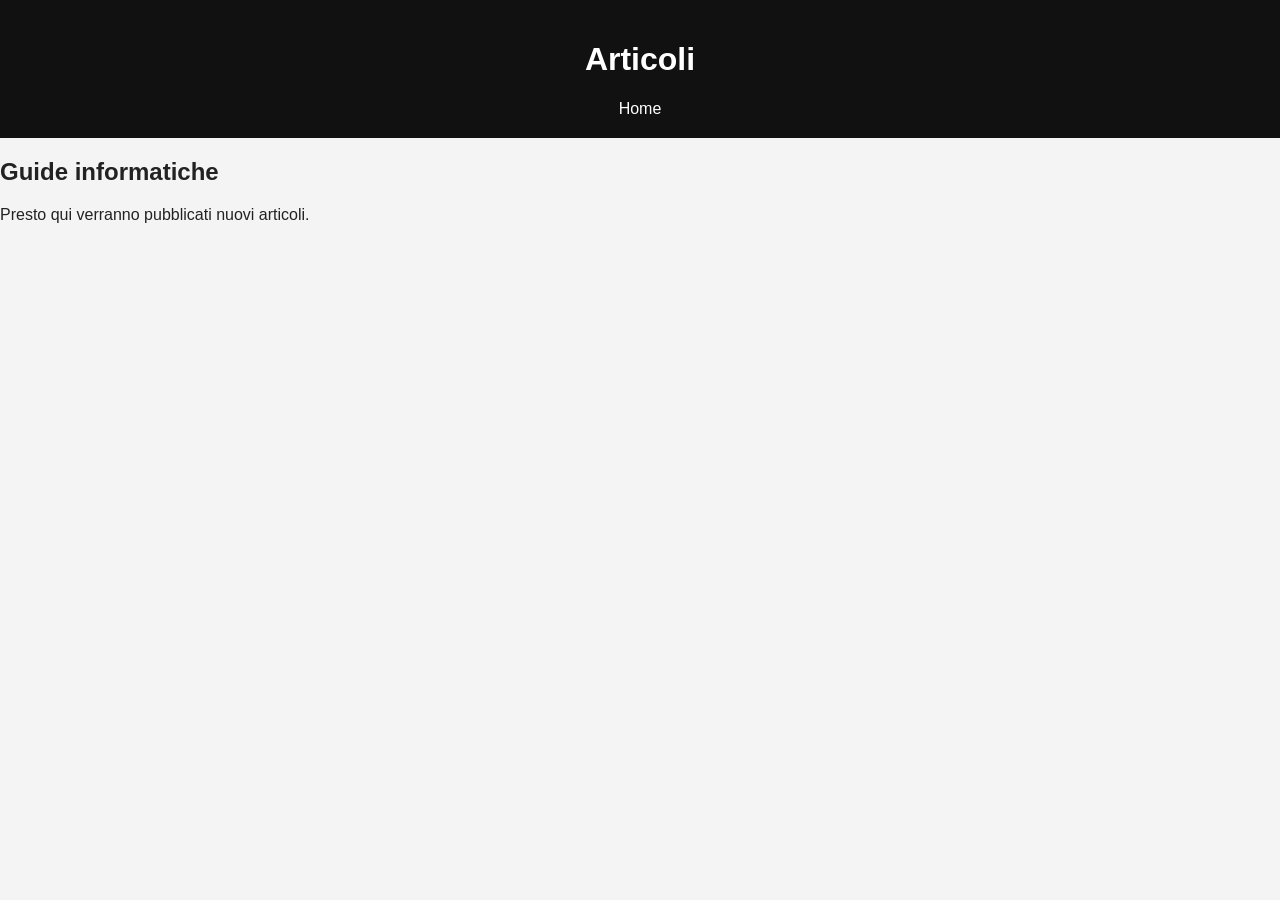
==== articoli.html @ 9e6a1219 "Primo upload" ====
<!DOCTYPE html>
<html lang="it">
    <head>
        <meta charset="UTF-8">
        <title>Articoli</title>
        <link rel="stylesheet" href="css/style.css">
    </head>
    <body>
        <header><h1>Articoli</h1>
            <a href="index.html">Home</a>
        </header>
        <main>
            <h2>Guide informatiche</h2>
            <p>Presto qui verranno pubblicati nuovi articoli.</p>
        </main>
    </body>
</html>
---- css/style.css ----
body{
    font-family:Arial,
    sans-serif;
    margin:0;
    background:#f4f4f4;
    color:#222
}

header{
    background:#111;
    color:white;
    padding:20px;
    text-align:center
}

nav a,header a{
    color:white;
    margin:10px;
    text-decoration:none
}

.hero{
    padding:40px;
    text-align:center
}

.cards{
    display:flex;
    gap:20px;
    justify-content:center
}
.card{
    background:white;
    padding:20px;
    border-radius:10px;
    width:250px
}

.ads{
    margin:40px;
    padding:30px;
    background:#ddd;
    text-align:center
}

footer{
    text-align:center;
    padding:20px
}
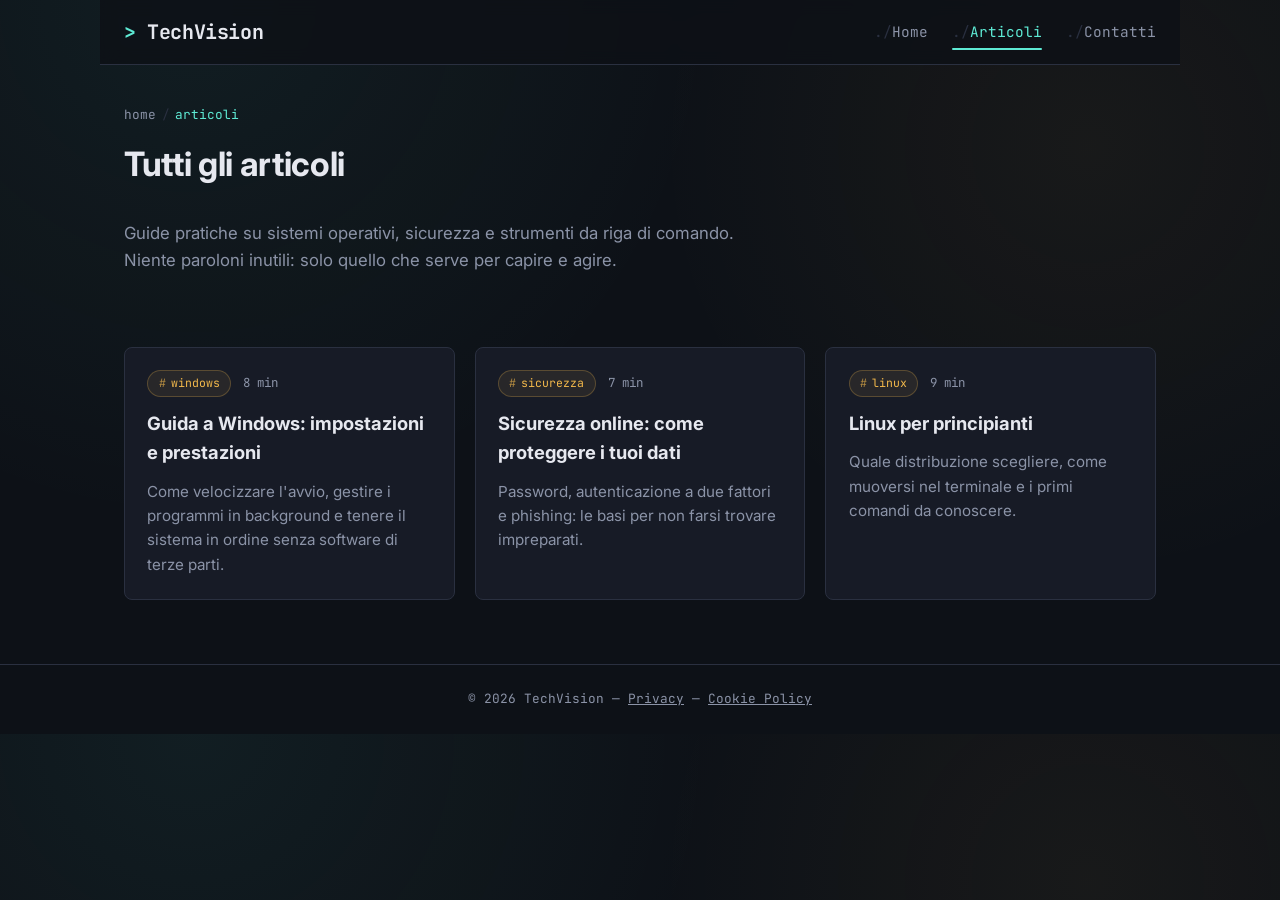
==== commit e30e550b: "UPDATE" ====
--- a/articoli.html
+++ b/articoli.html
@@ -2,16 +2,55 @@
 <html lang="it">
     <head>
         <meta charset="UTF-8">
-        <title>Articoli</title>
+        <meta name="viewport" content="width=device-width, initial-scale=1.0">
+        <title>Articoli - TechVision</title>
+        <meta name="description" content="Tutte le guide di TechVision su Windows, Linux e sicurezza informatica.">
+        <link rel="icon" type="image/svg+xml" href="immagini/favicon.svg">
+        <link rel="preconnect" href="https://fonts.googleapis.com">
+        <link rel="preconnect" href="https://fonts.gstatic.com" crossorigin>
+        <link href="https://fonts.googleapis.com/css2?family=JetBrains+Mono:wght@400;500;700&family=Inter:wght@400;500;600&display=swap" rel="stylesheet">
         <link rel="stylesheet" href="css/style.css">
     </head>
     <body>
-        <header><h1>Articoli</h1>
-            <a href="index.html">Home</a>
+        <header>
+            <h1>TechVision</h1>
+            <button class="nav-toggle" aria-expanded="false" aria-controls="main-nav">menu ☰</button>
+            <nav id="main-nav">
+                <a href="index.html">Home</a>
+                <a href="articoli.html" aria-current="page">Articoli</a>
+                <a href="contatti.html">Contatti</a>
+            </nav>
         </header>
+
         <main>
-            <h2>Guide informatiche</h2>
-            <p>Presto qui verranno pubblicati nuovi articoli.</p>
+            <section class="page-head">
+                <p class="breadcrumb"><a href="index.html">home</a><span class="sep">/</span><span class="current">articoli</span></p>
+                <h1>Tutti gli articoli</h1>
+                <p class="lede">Guide pratiche su sistemi operativi, sicurezza e strumenti da riga di comando. Niente paroloni inutili: solo quello che serve per capire e agire.</p>
+            </section>
+
+            <section class="article-grid" aria-label="Elenco articoli">
+                <article class="article-card">
+                    <div class="meta-row"><span class="tag">windows</span><span>8 min</span></div>
+                    <h3><a href="articoli/guida-windows.html">Guida a Windows: impostazioni e prestazioni</a></h3>
+                    <p>Come velocizzare l'avvio, gestire i programmi in background e tenere il sistema in ordine senza software di terze parti.</p>
+                </article>
+
+                <article class="article-card">
+                    <div class="meta-row"><span class="tag">sicurezza</span><span>7 min</span></div>
+                    <h3><a href="articoli/sicurezza-online.html">Sicurezza online: come proteggere i tuoi dati</a></h3>
+                    <p>Password, autenticazione a due fattori e phishing: le basi per non farsi trovare impreparati.</p>
+                </article>
+
+                <article class="article-card">
+                    <div class="meta-row"><span class="tag">linux</span><span>9 min</span></div>
+                    <h3><a href="articoli/linux-per-principianti.html">Linux per principianti</a></h3>
+                    <p>Quale distribuzione scegliere, come muoversi nel terminale e i primi comandi da conoscere.</p>
+                </article>
+            </section>
         </main>
+
+        <footer>© 2026 TechVision — <a href="privacy.html">Privacy</a> — <a href="cookie.html">Cookie Policy</a></footer>
+        <script src="js/script.js"></script>
     </body>
-</html>
+</html>
--- a/css/style.css
+++ b/css/style.css
@@ -1,49 +1,636 @@
-body{
-    font-family:Arial,
-    sans-serif;
-    margin:0;
-    background:#f4f4f4;
-    color:#222
-}
-
-header{
-    background:#111;
-    color:white;
-    padding:20px;
-    text-align:center
-}
-
-nav a,header a{
-    color:white;
-    margin:10px;
-    text-decoration:none
-}
-
-.hero{
-    padding:40px;
-    text-align:center
-}
-
-.cards{
-    display:flex;
-    gap:20px;
-    justify-content:center
-}
-.card{
-    background:white;
-    padding:20px;
-    border-radius:10px;
-    width:250px
-}
-
-.ads{
-    margin:40px;
-    padding:30px;
-    background:#ddd;
-    text-align:center
-}
-
-footer{
-    text-align:center;
-    padding:20px
-}
+/* =========================================================
+   TechVision — stile "terminale"
+   Font display: JetBrains Mono (monospazio, tema informatico)
+   Font testo:   Inter
+   ========================================================= */
+
+:root {
+  --bg:        #0d1117;
+  --bg-alt:    #12151f;
+  --surface:   #171b26;
+  --surface-2: #1d2230;
+  --border:    #2a3040;
+
+  --text:      #e6e8ef;
+  --text-muted:#8b93a7;
+
+  --accent:    #5eead4; /* ciano — prompt, link, focus */
+  --accent-2:  #f2b84b; /* ambra — dettagli, hover */
+  --danger:    #ff6b6b;
+
+  --font-mono: "JetBrains Mono", "Fira Code", Consolas, monospace;
+  --font-body: "Inter", system-ui, -apple-system, sans-serif;
+
+  --radius: 8px;
+  --maxw: 1080px;
+}
+
+@media (prefers-reduced-motion: reduce) {
+  * { animation-duration: 0.001ms !important; transition-duration: 0.001ms !important; }
+}
+
+* { box-sizing: border-box; }
+
+html { scroll-behavior: smooth; }
+
+body {
+  margin: 0;
+  background: var(--bg);
+  background-image:
+    radial-gradient(circle at 15% 0%, rgba(94, 234, 212, 0.06), transparent 40%),
+    radial-gradient(circle at 85% 20%, rgba(242, 184, 75, 0.05), transparent 35%);
+  color: var(--text);
+  font-family: var(--font-body);
+  line-height: 1.6;
+  -webkit-font-smoothing: antialiased;
+}
+
+a { color: var(--accent); text-decoration: none; }
+a:hover { color: var(--accent-2); }
+
+:focus-visible {
+  outline: 2px solid var(--accent);
+  outline-offset: 3px;
+  border-radius: 4px;
+}
+
+/* ---------- Header ---------- */
+
+header {
+  position: sticky;
+  top: 0;
+  z-index: 10;
+  display: flex;
+  align-items: center;
+  justify-content: space-between;
+  gap: 1rem;
+  padding: 1rem 1.5rem;
+  max-width: var(--maxw);
+  margin: 0 auto;
+  background: rgba(13, 17, 23, 0.85);
+  backdrop-filter: blur(8px);
+  border-bottom: 1px solid var(--border);
+}
+
+header h1 {
+  font-family: var(--font-mono);
+  font-size: 1.25rem;
+  margin: 0;
+  letter-spacing: -0.02em;
+}
+
+header h1::before {
+  content: "> ";
+  color: var(--accent);
+}
+
+nav {
+  display: flex;
+  gap: 1.5rem;
+  font-family: var(--font-mono);
+  font-size: 0.9rem;
+}
+
+nav a {
+  color: var(--text-muted);
+  position: relative;
+  padding: 0.25rem 0;
+}
+
+nav a::before { content: "./"; color: var(--border); }
+
+nav a:hover,
+nav a[aria-current="page"] {
+  color: var(--accent);
+}
+
+nav a[aria-current="page"]::after {
+  content: "";
+  position: absolute;
+  left: 0; right: 0; bottom: -2px;
+  height: 2px;
+  background: var(--accent);
+  border-radius: 2px;
+}
+
+/* ---------- Main layout ---------- */
+
+main {
+  max-width: var(--maxw);
+  margin: 0 auto;
+  padding: 2.5rem 1.5rem 4rem;
+  display: flex;
+  flex-direction: column;
+  gap: 3.5rem;
+}
+
+/* ---------- Hero: finestra terminale ---------- */
+
+.terminal {
+  background: var(--surface);
+  border: 1px solid var(--border);
+  border-radius: var(--radius);
+  overflow: hidden;
+  box-shadow: 0 20px 60px -20px rgba(0, 0, 0, 0.6);
+}
+
+.terminal-bar {
+  display: flex;
+  align-items: center;
+  gap: 0.5rem;
+  padding: 0.65rem 1rem;
+  background: var(--surface-2);
+  border-bottom: 1px solid var(--border);
+}
+
+.dot {
+  width: 11px;
+  height: 11px;
+  border-radius: 50%;
+  display: inline-block;
+}
+.dot-red    { background: #ff5f56; }
+.dot-yellow { background: #ffbd2e; }
+.dot-green  { background: #27c93f; }
+
+.terminal-title {
+  margin-left: 0.75rem;
+  font-family: var(--font-mono);
+  font-size: 0.8rem;
+  color: var(--text-muted);
+}
+
+.terminal-body {
+  padding: 1.75rem 1.5rem 2rem;
+  font-family: var(--font-mono);
+  font-size: 0.95rem;
+}
+
+.terminal-body .line {
+  margin: 0 0 0.35rem;
+}
+
+.terminal-body .output {
+  margin: 0 0 1.1rem;
+  padding-left: 1.4rem;
+  color: var(--text);
+  font-family: var(--font-body);
+  font-size: 1.05rem;
+}
+
+.terminal-body .output.lead {
+  font-size: 1.3rem;
+  font-weight: 600;
+  color: #fff;
+}
+
+.prompt { color: var(--accent); }
+.prompt::after { content: " "; }
+
+.cursor {
+  display: inline-block;
+  width: 0.55em;
+  background: var(--accent);
+  color: transparent;
+  animation: blink 1s steps(1) infinite;
+}
+
+@keyframes blink {
+  50% { opacity: 0; }
+}
+
+/* ---------- Sezione articoli ---------- */
+
+.section-heading {
+  display: flex;
+  align-items: baseline;
+  gap: 0.6rem;
+  margin-bottom: 1.5rem;
+  font-family: var(--font-mono);
+}
+
+.section-heading h2 {
+  font-size: 1.1rem;
+  margin: 0;
+  color: var(--text-muted);
+  font-weight: 500;
+}
+
+.section-heading .path {
+  color: var(--accent);
+}
+
+.cards {
+  display: grid;
+  grid-template-columns: repeat(auto-fit, minmax(240px, 1fr));
+  gap: 1.25rem;
+}
+
+.card {
+  background: var(--surface);
+  border: 1px solid var(--border);
+  border-radius: var(--radius);
+  padding: 1.25rem 1.35rem 1.4rem;
+  display: flex;
+  flex-direction: column;
+  gap: 0.6rem;
+  transition: transform 0.15s ease, border-color 0.15s ease, box-shadow 0.15s ease;
+}
+
+.card:hover,
+.card:focus-within {
+  transform: translateY(-3px);
+  border-color: var(--accent);
+  box-shadow: 0 12px 30px -12px rgba(94, 234, 212, 0.25);
+}
+
+.card-head {
+  display: flex;
+  align-items: center;
+  gap: 0.5rem;
+  font-family: var(--font-mono);
+  font-size: 0.78rem;
+  color: var(--text-muted);
+}
+
+.card-head .ext { color: var(--accent-2); }
+
+.card h3 {
+  margin: 0;
+  font-size: 1.1rem;
+  color: var(--text);
+}
+
+.card p {
+  margin: 0;
+  color: var(--text-muted);
+  font-size: 0.95rem;
+  flex-grow: 1;
+}
+
+.card .read-more {
+  font-family: var(--font-mono);
+  font-size: 0.85rem;
+  align-self: flex-start;
+}
+
+/* ---------- Ads slot ---------- */
+
+.ads {
+  border: 1px dashed var(--border);
+  border-radius: var(--radius);
+  padding: 1.5rem;
+  text-align: center;
+  color: var(--text-muted);
+  font-family: var(--font-mono);
+  font-size: 0.85rem;
+  background: var(--bg-alt);
+}
+
+/* ---------- Footer ---------- */
+
+footer {
+  border-top: 1px solid var(--border);
+  padding: 1.5rem;
+  text-align: center;
+  color: var(--text-muted);
+  font-family: var(--font-mono);
+  font-size: 0.8rem;
+}
+
+footer a { color: var(--text-muted); text-decoration: underline; }
+footer a:hover { color: var(--accent); }
+
+/* ---------- Nav toggle (mobile) ---------- */
+
+.nav-toggle {
+  display: none;
+  background: none;
+  border: 1px solid var(--border);
+  border-radius: 6px;
+  color: var(--text);
+  font-family: var(--font-mono);
+  font-size: 0.85rem;
+  padding: 0.35rem 0.6rem;
+  cursor: pointer;
+}
+
+.nav-toggle:hover { border-color: var(--accent); color: var(--accent); }
+
+/* ---------- Breadcrumb ---------- */
+
+.breadcrumb {
+  font-family: var(--font-mono);
+  font-size: 0.8rem;
+  color: var(--text-muted);
+  margin: 0;
+}
+
+.breadcrumb a { color: var(--text-muted); }
+.breadcrumb a:hover { color: var(--accent); }
+.breadcrumb .sep { color: var(--border); margin: 0 0.35rem; }
+.breadcrumb .current { color: var(--accent); }
+
+/* ---------- Page header (pagine interne) ---------- */
+
+.page-head {
+  display: flex;
+  flex-direction: column;
+  gap: 0.75rem;
+}
+
+.page-head h1 {
+  font-size: clamp(1.6rem, 4vw, 2.1rem);
+  margin: 0;
+  letter-spacing: -0.01em;
+}
+
+.page-head .lede {
+  color: var(--text-muted);
+  font-size: 1.05rem;
+  max-width: 60ch;
+}
+
+/* ---------- Tag / badge ---------- */
+
+.tag {
+  display: inline-flex;
+  align-items: center;
+  gap: 0.3rem;
+  font-family: var(--font-mono);
+  font-size: 0.72rem;
+  color: var(--accent-2);
+  background: rgba(242, 184, 75, 0.08);
+  border: 1px solid rgba(242, 184, 75, 0.25);
+  border-radius: 999px;
+  padding: 0.2rem 0.65rem;
+}
+
+.tag::before { content: "#"; opacity: 0.7; }
+
+.meta-row {
+  display: flex;
+  align-items: center;
+  gap: 0.75rem;
+  flex-wrap: wrap;
+  font-family: var(--font-mono);
+  font-size: 0.78rem;
+  color: var(--text-muted);
+}
+
+/* ---------- Griglia articoli (pagina elenco) ---------- */
+
+.article-grid {
+  display: grid;
+  grid-template-columns: repeat(auto-fit, minmax(260px, 1fr));
+  gap: 1.25rem;
+}
+
+.article-card {
+  background: var(--surface);
+  border: 1px solid var(--border);
+  border-radius: var(--radius);
+  padding: 1.4rem;
+  display: flex;
+  flex-direction: column;
+  gap: 0.75rem;
+  transition: transform 0.15s ease, border-color 0.15s ease;
+}
+
+.article-card:hover { transform: translateY(-3px); border-color: var(--accent); }
+
+.article-card h3 { margin: 0; font-size: 1.15rem; }
+.article-card h3 a { color: var(--text); }
+.article-card h3 a:hover { color: var(--accent); }
+.article-card p { margin: 0; color: var(--text-muted); font-size: 0.95rem; }
+
+/* ---------- Contenuto articolo (prose) ---------- */
+
+.prose {
+  font-size: 1.05rem;
+  max-width: 68ch;
+}
+
+.prose h2 {
+  font-family: var(--font-mono);
+  font-size: 1.3rem;
+  margin: 2.2rem 0 0.75rem;
+  color: #fff;
+}
+
+.prose h2::before { content: "## "; color: var(--accent); }
+
+.prose h3 {
+  font-size: 1.05rem;
+  margin: 1.5rem 0 0.5rem;
+  color: var(--text);
+}
+
+.prose p { margin: 0 0 1rem; color: var(--text); }
+.prose p.muted { color: var(--text-muted); }
+
+.prose ul, .prose ol {
+  margin: 0 0 1.2rem;
+  padding-left: 1.4rem;
+  color: var(--text);
+}
+.prose li { margin-bottom: 0.4rem; }
+
+.prose strong { color: #fff; }
+
+.prose code {
+  font-family: var(--font-mono);
+  background: var(--surface-2);
+  border: 1px solid var(--border);
+  border-radius: 4px;
+  padding: 0.1rem 0.4rem;
+  font-size: 0.9em;
+  color: var(--accent);
+}
+
+.code-block {
+  position: relative;
+  background: var(--surface);
+  border: 1px solid var(--border);
+  border-radius: var(--radius);
+  margin: 0 0 1.4rem;
+  overflow: hidden;
+}
+
+.code-block .code-bar {
+  display: flex;
+  justify-content: space-between;
+  align-items: center;
+  padding: 0.5rem 0.9rem;
+  background: var(--surface-2);
+  border-bottom: 1px solid var(--border);
+  font-family: var(--font-mono);
+  font-size: 0.75rem;
+  color: var(--text-muted);
+}
+
+.code-block .copy-btn {
+  background: none;
+  border: 1px solid var(--border);
+  border-radius: 4px;
+  color: var(--text-muted);
+  font-family: var(--font-mono);
+  font-size: 0.72rem;
+  padding: 0.2rem 0.55rem;
+  cursor: pointer;
+}
+.code-block .copy-btn:hover { color: var(--accent); border-color: var(--accent); }
+
+.code-block pre {
+  margin: 0;
+  padding: 1rem 1.1rem;
+  overflow-x: auto;
+  font-family: var(--font-mono);
+  font-size: 0.88rem;
+  color: var(--text);
+}
+
+blockquote.note {
+  margin: 0 0 1.4rem;
+  padding: 0.9rem 1.1rem;
+  border-left: 3px solid var(--accent);
+  background: rgba(94, 234, 212, 0.06);
+  border-radius: 0 6px 6px 0;
+  color: var(--text-muted);
+  font-size: 0.95rem;
+}
+blockquote.note strong { color: var(--accent); }
+
+/* ---------- Related / navigazione articolo ---------- */
+
+.article-nav {
+  display: flex;
+  justify-content: space-between;
+  gap: 1rem;
+  flex-wrap: wrap;
+  border-top: 1px solid var(--border);
+  padding-top: 1.5rem;
+}
+
+.article-nav a {
+  font-family: var(--font-mono);
+  font-size: 0.85rem;
+  color: var(--text-muted);
+}
+.article-nav a:hover { color: var(--accent); }
+
+/* ---------- Form (contatti) ---------- */
+
+.form {
+  display: flex;
+  flex-direction: column;
+  gap: 1.1rem;
+  max-width: 520px;
+}
+
+.field {
+  display: flex;
+  flex-direction: column;
+  gap: 0.4rem;
+}
+
+.field label {
+  font-family: var(--font-mono);
+  font-size: 0.8rem;
+  color: var(--accent);
+}
+
+.field label::before { content: "$ "; color: var(--text-muted); }
+
+.field input,
+.field textarea {
+  background: var(--surface);
+  border: 1px solid var(--border);
+  border-radius: 6px;
+  color: var(--text);
+  font-family: var(--font-body);
+  font-size: 0.95rem;
+  padding: 0.65rem 0.8rem;
+}
+
+.field input:focus,
+.field textarea:focus {
+  border-color: var(--accent);
+  outline: none;
+}
+
+.field textarea { resize: vertical; min-height: 130px; }
+
+.btn {
+  align-self: flex-start;
+  background: var(--accent);
+  color: #06110f;
+  border: none;
+  border-radius: 6px;
+  font-family: var(--font-mono);
+  font-weight: 600;
+  font-size: 0.9rem;
+  padding: 0.65rem 1.4rem;
+  cursor: pointer;
+  transition: background 0.15s ease, transform 0.1s ease;
+}
+.btn:hover { background: var(--accent-2); transform: translateY(-1px); }
+
+.form-status {
+  font-family: var(--font-mono);
+  font-size: 0.85rem;
+  color: var(--accent);
+  min-height: 1.2em;
+}
+
+.contact-info {
+  display: flex;
+  flex-direction: column;
+  gap: 0.9rem;
+  font-family: var(--font-mono);
+  font-size: 0.9rem;
+}
+
+.contact-info .item span { color: var(--text-muted); }
+
+.two-col {
+  display: grid;
+  grid-template-columns: 1.1fr 0.9fr;
+  gap: 2.5rem;
+  align-items: start;
+}
+
+/* ---------- Pagine legali ---------- */
+
+.legal .prose h2:first-of-type { margin-top: 0.5rem; }
+.legal .updated {
+  font-family: var(--font-mono);
+  font-size: 0.8rem;
+  color: var(--text-muted);
+}
+
+/* ---------- Responsive ---------- */
+
+@media (max-width: 780px) {
+  .two-col { grid-template-columns: 1fr; }
+}
+
+@media (max-width: 640px) {
+  header { flex-wrap: wrap; }
+
+  .nav-toggle { display: inline-block; }
+
+  nav {
+    display: none;
+    width: 100%;
+    flex-direction: column;
+    gap: 0.75rem;
+    padding-top: 0.75rem;
+    border-top: 1px solid var(--border);
+  }
+
+  nav.open { display: flex; }
+
+  .terminal-body { font-size: 0.85rem; }
+  .terminal-body .output.lead { font-size: 1.1rem; }
+}
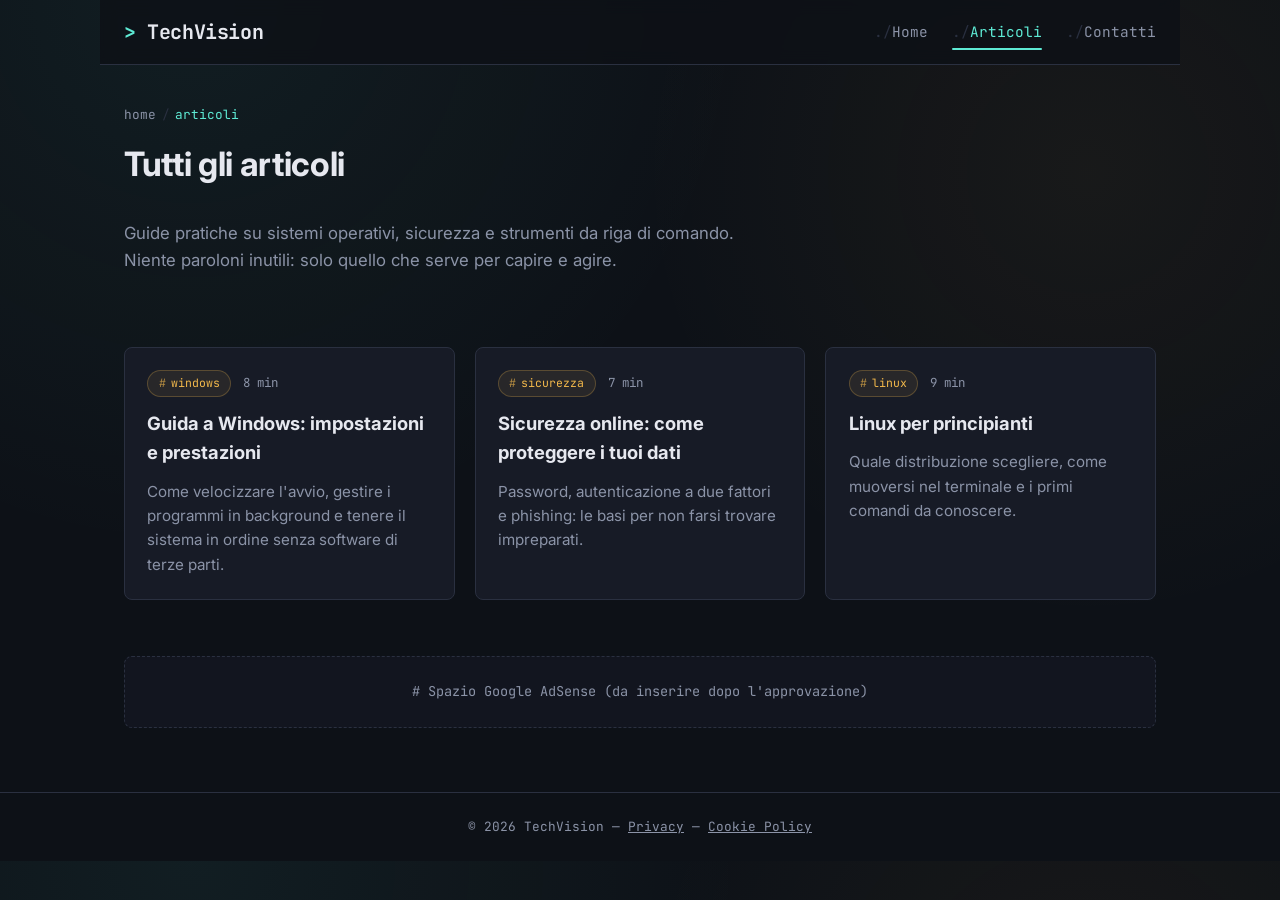
==== commit 7e73059b: "UPDATE" ====
--- a/articoli.html
+++ b/articoli.html
@@ -48,6 +48,8 @@
                     <p>Quale distribuzione scegliere, come muoversi nel terminale e i primi comandi da conoscere.</p>
                 </article>
             </section>
+
+            <div class="ads"># Spazio Google AdSense (da inserire dopo l'approvazione)</div>
         </main>
 
         <footer>© 2026 TechVision — <a href="privacy.html">Privacy</a> — <a href="cookie.html">Cookie Policy</a></footer>
